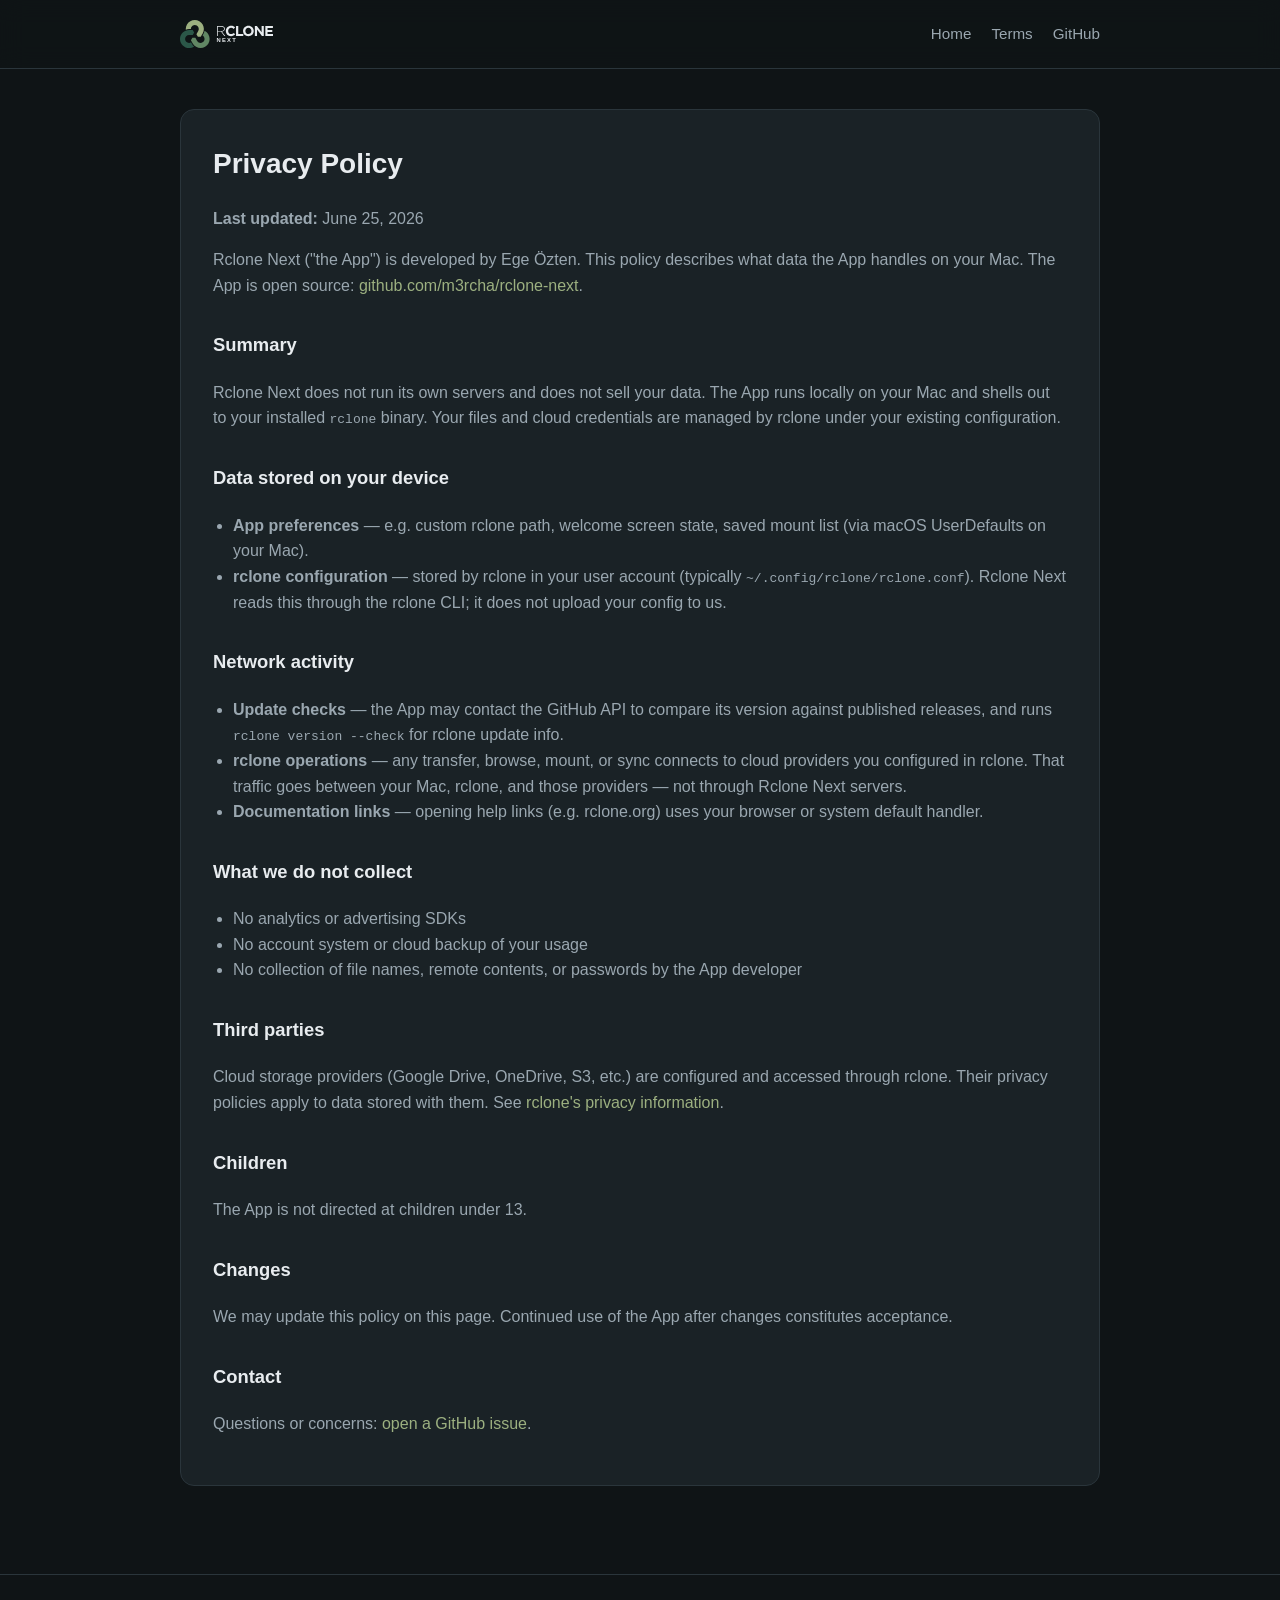
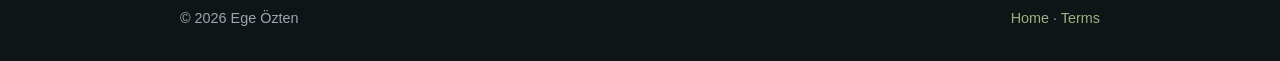
==== docs/privacy.html @ 94afc490 "Add GitHub Pages site with privacy and terms." ====
<!DOCTYPE html>
<html lang="en">
<head>
  <meta charset="utf-8">
  <meta name="viewport" content="width=device-width, initial-scale=1">
  <title>Privacy Policy — Rclone Next</title>
  <link rel="icon" href="assets/icon.png" type="image/png">
  <link rel="stylesheet" href="style.css">
</head>
<body>
  <header class="site-header">
    <div class="wrap">
      <a class="logo" href="index.html"><img src="assets/wordmark.svg" alt="Rclone Next" width="200" height="60"></a>
      <nav class="nav">
        <a href="index.html">Home</a>
        <a href="terms.html">Terms</a>
        <a href="https://github.com/m3rcha/rclone-next">GitHub</a>
      </nav>
    </div>
  </header>

  <main class="section">
    <div class="wrap prose">
      <h1>Privacy Policy</h1>
      <p><strong>Last updated:</strong> June 25, 2026</p>
      <p>
        Rclone Next (&quot;the App&quot;) is developed by Ege Özten. This policy describes what data the App
        handles on your Mac. The App is open source:
        <a href="https://github.com/m3rcha/rclone-next">github.com/m3rcha/rclone-next</a>.
      </p>

      <h2>Summary</h2>
      <p>
        Rclone Next does not run its own servers and does not sell your data. The App runs locally on
        your Mac and shells out to your installed <code>rclone</code> binary. Your files and cloud
        credentials are managed by rclone under your existing configuration.
      </p>

      <h2>Data stored on your device</h2>
      <ul>
        <li><strong>App preferences</strong> — e.g. custom rclone path, welcome screen state, saved mount list (via macOS UserDefaults on your Mac).</li>
        <li><strong>rclone configuration</strong> — stored by rclone in your user account (typically <code>~/.config/rclone/rclone.conf</code>). Rclone Next reads this through the rclone CLI; it does not upload your config to us.</li>
      </ul>

      <h2>Network activity</h2>
      <ul>
        <li><strong>Update checks</strong> — the App may contact the GitHub API to compare its version against published releases, and runs <code>rclone version --check</code> for rclone update info.</li>
        <li><strong>rclone operations</strong> — any transfer, browse, mount, or sync connects to cloud providers you configured in rclone. That traffic goes between your Mac, rclone, and those providers — not through Rclone Next servers.</li>
        <li><strong>Documentation links</strong> — opening help links (e.g. rclone.org) uses your browser or system default handler.</li>
      </ul>

      <h2>What we do not collect</h2>
      <ul>
        <li>No analytics or advertising SDKs</li>
        <li>No account system or cloud backup of your usage</li>
        <li>No collection of file names, remote contents, or passwords by the App developer</li>
      </ul>

      <h2>Third parties</h2>
      <p>
        Cloud storage providers (Google Drive, OneDrive, S3, etc.) are configured and accessed through
        rclone. Their privacy policies apply to data stored with them. See
        <a href="https://rclone.org/privacy/">rclone&apos;s privacy information</a>.
      </p>

      <h2>Children</h2>
      <p>The App is not directed at children under 13.</p>

      <h2>Changes</h2>
      <p>We may update this policy on this page. Continued use of the App after changes constitutes acceptance.</p>

      <h2>Contact</h2>
      <p>
        Questions or concerns:
        <a href="https://github.com/m3rcha/rclone-next/issues">open a GitHub issue</a>.
      </p>
    </div>
  </main>

  <footer class="site-footer">
    <div class="wrap">
      <span>© 2026 Ege Özten</span>
      <span><a href="index.html">Home</a> · <a href="terms.html">Terms</a></span>
    </div>
  </footer>
</body>
</html>
---- docs/style.css ----
:root {
  --bg: #0f1416;
  --surface: #1a2226;
  --border: #2a353b;
  --text: #e8ecef;
  --muted: #9aa7b0;
  --accent: #618764;
  --accent-light: #9cb080;
  --accent-dark: #2b5748;
  --ink: #273338;
  --radius: 14px;
  --max: 920px;
}

* { box-sizing: border-box; }

html { scroll-behavior: smooth; }

body {
  margin: 0;
  font-family: -apple-system, BlinkMacSystemFont, "Segoe UI", Helvetica, Arial, sans-serif;
  background: var(--bg);
  color: var(--text);
  line-height: 1.6;
}

a { color: var(--accent-light); text-decoration: none; }
a:hover { text-decoration: underline; }

.wrap {
  width: min(var(--max), calc(100% - 2rem));
  margin: 0 auto;
}

.site-header {
  padding: 1.25rem 0;
  border-bottom: 1px solid var(--border);
  background: rgba(15, 20, 22, 0.9);
  backdrop-filter: blur(12px);
  position: sticky;
  top: 0;
  z-index: 10;
}

.site-header .wrap {
  display: flex;
  align-items: center;
  justify-content: space-between;
  gap: 1rem;
}

.logo img { height: 28px; width: auto; display: block; }

.nav { display: flex; gap: 1.25rem; flex-wrap: wrap; font-size: 0.95rem; }
.nav a { color: var(--muted); }
.nav a:hover { color: var(--text); text-decoration: none; }

.hero {
  padding: 4rem 0 3rem;
  text-align: center;
}

.hero-icon {
  width: 88px;
  height: 88px;
  border-radius: 22px;
  margin: 0 auto 1.5rem;
  box-shadow: 0 12px 40px rgba(0, 0, 0, 0.35);
}

.hero h1 {
  font-size: clamp(2rem, 5vw, 2.75rem);
  line-height: 1.15;
  margin: 0 0 0.75rem;
  letter-spacing: -0.02em;
}

.hero p.lead {
  font-size: 1.15rem;
  color: var(--muted);
  max-width: 38rem;
  margin: 0 auto 2rem;
}

.cta-row {
  display: flex;
  gap: 0.75rem;
  justify-content: center;
  flex-wrap: wrap;
}

.btn {
  display: inline-flex;
  align-items: center;
  gap: 0.45rem;
  padding: 0.75rem 1.25rem;
  border-radius: 999px;
  font-weight: 600;
  border: 1px solid transparent;
}

.btn-primary {
  background: linear-gradient(135deg, var(--accent-dark), var(--accent));
  color: white;
}
.btn-primary:hover { filter: brightness(1.08); text-decoration: none; }

.btn-secondary {
  background: var(--surface);
  border-color: var(--border);
  color: var(--text);
}
.btn-secondary:hover { border-color: var(--accent); text-decoration: none; }

.section { padding: 2.5rem 0; }

.section h2 {
  font-size: 1.5rem;
  margin: 0 0 1.25rem;
}

.grid {
  display: grid;
  grid-template-columns: repeat(auto-fit, minmax(240px, 1fr));
  gap: 1rem;
}

.card {
  background: var(--surface);
  border: 1px solid var(--border);
  border-radius: var(--radius);
  padding: 1.25rem;
}

.card h3 {
  margin: 0 0 0.5rem;
  font-size: 1.05rem;
}

.card p { margin: 0; color: var(--muted); font-size: 0.95rem; }

.requirements {
  display: flex;
  flex-wrap: wrap;
  gap: 0.5rem;
  margin-top: 1rem;
}

.tag {
  font-size: 0.85rem;
  padding: 0.35rem 0.75rem;
  border-radius: 999px;
  background: rgba(97, 135, 100, 0.15);
  color: var(--accent-light);
  border: 1px solid rgba(97, 135, 100, 0.25);
}

.steps { counter-reset: step; list-style: none; padding: 0; margin: 0; }
.steps li {
  counter-increment: step;
  position: relative;
  padding: 0 0 1.25rem 2.75rem;
  color: var(--muted);
}
.steps li::before {
  content: counter(step);
  position: absolute;
  left: 0;
  top: 0;
  width: 1.75rem;
  height: 1.75rem;
  border-radius: 50%;
  background: var(--accent-dark);
  color: white;
  font-size: 0.85rem;
  font-weight: 700;
  display: grid;
  place-items: center;
}

.prose {
  background: var(--surface);
  border: 1px solid var(--border);
  border-radius: var(--radius);
  padding: 2rem;
}

.prose h1 { margin-top: 0; font-size: 1.75rem; }
.prose h2 { font-size: 1.15rem; margin-top: 2rem; }
.prose p, .prose li { color: var(--muted); }
.prose ul { padding-left: 1.25rem; }

.site-footer {
  margin-top: 3rem;
  padding: 2rem 0;
  border-top: 1px solid var(--border);
  color: var(--muted);
  font-size: 0.9rem;
}

.site-footer .wrap {
  display: flex;
  justify-content: space-between;
  gap: 1rem;
  flex-wrap: wrap;
}

@media (max-width: 640px) {
  .hero { padding-top: 2.5rem; }
  .prose { padding: 1.25rem; }
}
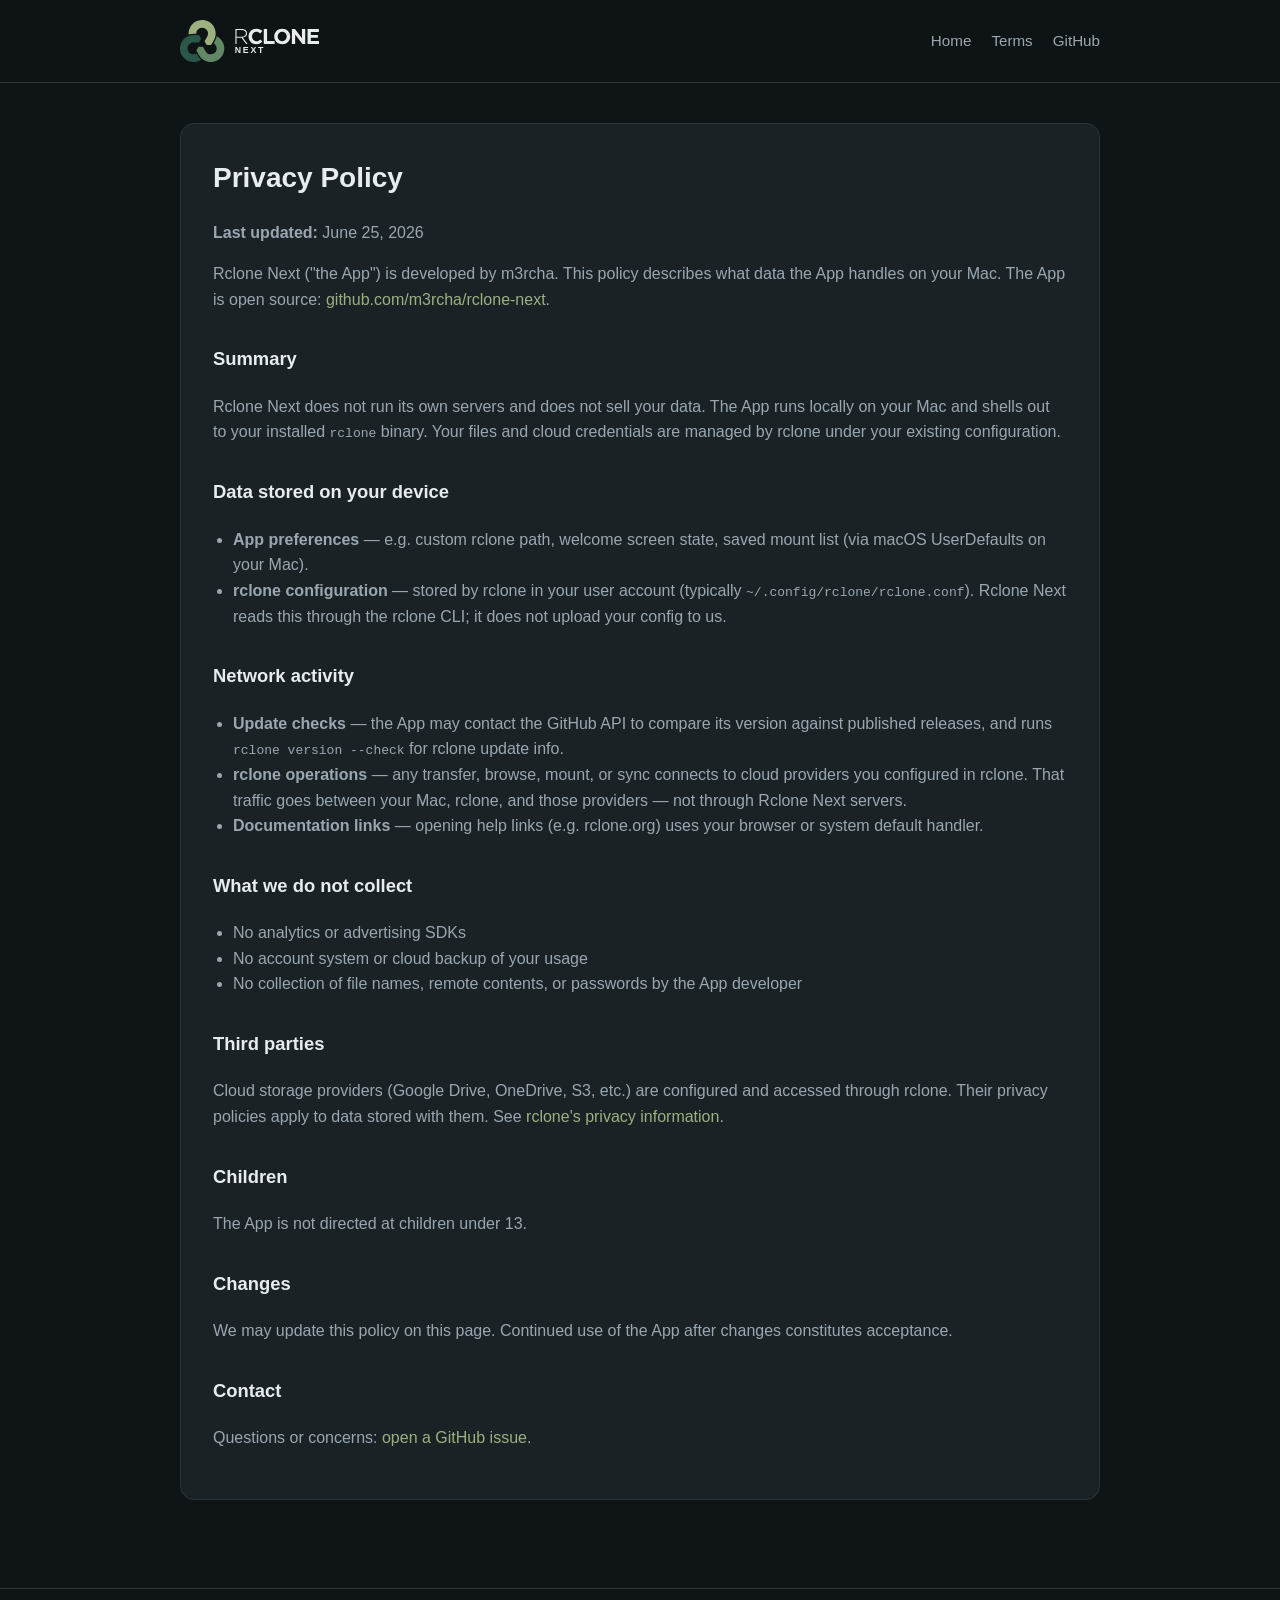
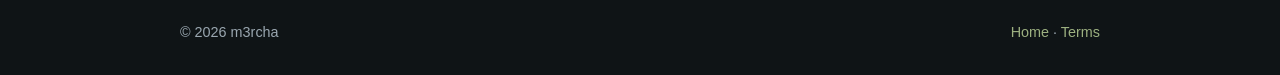
==== commit 6ccaf966: "Update site branding to m3rcha and enlarge navbar logo." ====
--- a/docs/privacy.html
+++ b/docs/privacy.html
@@ -10,7 +10,7 @@
 <body>
   <header class="site-header">
     <div class="wrap">
-      <a class="logo" href="index.html"><img src="assets/wordmark.svg" alt="Rclone Next" width="200" height="60"></a>
+      <a class="logo" href="index.html"><img src="assets/wordmark.svg" alt="Rclone Next"></a>
       <nav class="nav">
         <a href="index.html">Home</a>
         <a href="terms.html">Terms</a>
@@ -24,7 +24,7 @@
       <h1>Privacy Policy</h1>
       <p><strong>Last updated:</strong> June 25, 2026</p>
       <p>
-        Rclone Next (&quot;the App&quot;) is developed by Ege Özten. This policy describes what data the App
+        Rclone Next (&quot;the App&quot;) is developed by m3rcha. This policy describes what data the App
         handles on your Mac. The App is open source:
         <a href="https://github.com/m3rcha/rclone-next">github.com/m3rcha/rclone-next</a>.
       </p>
@@ -79,7 +79,7 @@
 
   <footer class="site-footer">
     <div class="wrap">
-      <span>© 2026 Ege Özten</span>
+      <span>© 2026 m3rcha</span>
       <span><a href="index.html">Home</a> · <a href="terms.html">Terms</a></span>
     </div>
   </footer>
--- a/docs/style.css
+++ b/docs/style.css
@@ -49,7 +49,7 @@
   gap: 1rem;
 }
 
-.logo img { height: 28px; width: auto; display: block; }
+.logo img { height: 42px; width: auto; display: block; }
 
 .nav { display: flex; gap: 1.25rem; flex-wrap: wrap; font-size: 0.95rem; }
 .nav a { color: var(--muted); }
